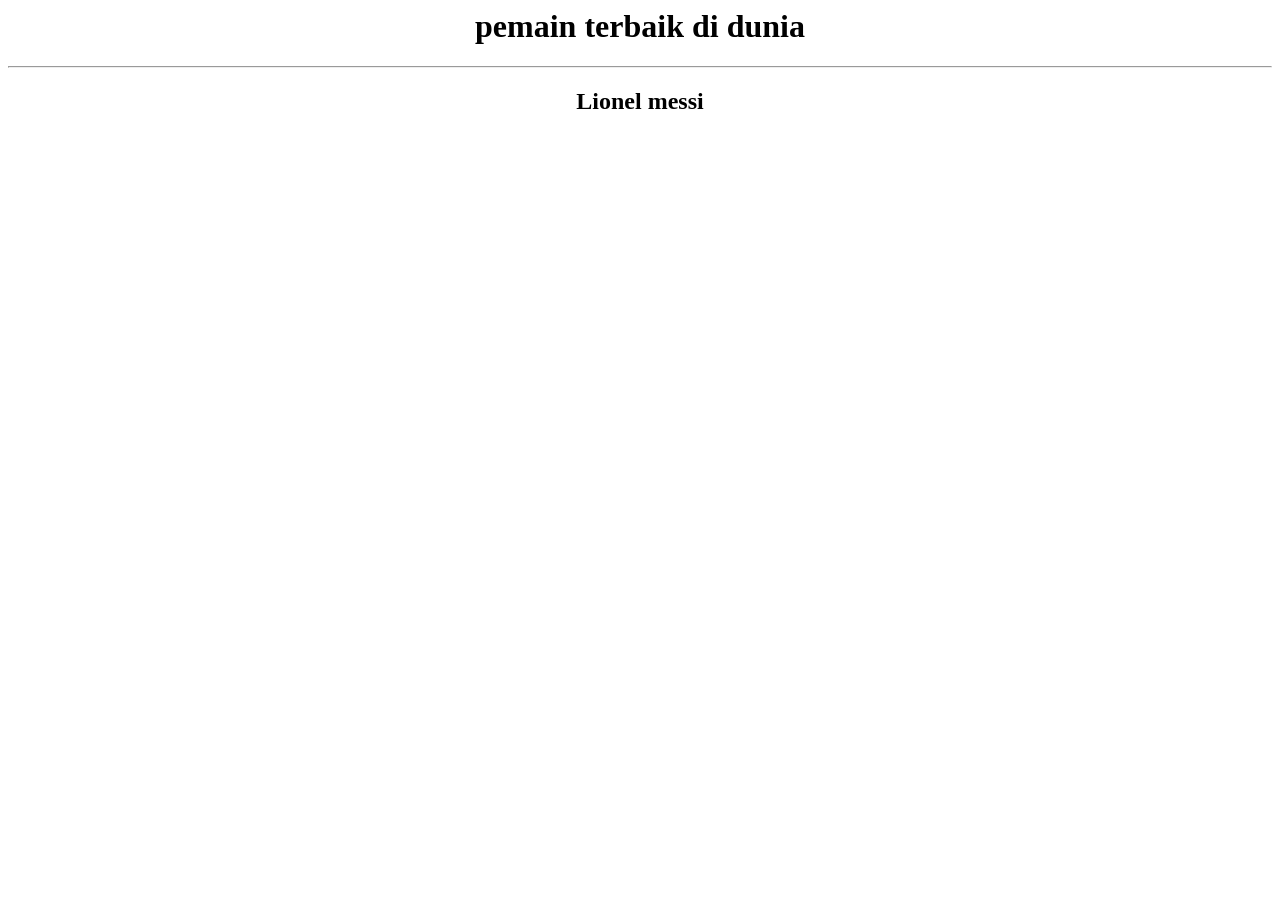
==== index.html @ 85c28292 "tambah index.html" ====
<html>
    <head>
        <title> my document</title>
    </head>
    <body>
        <center>
        <h1> pemain terbaik di dunia </h1>
        </center>
        <hr>
        <center>
        <h2> Lionel messi </h2>
        </center>
    </body>
</html>
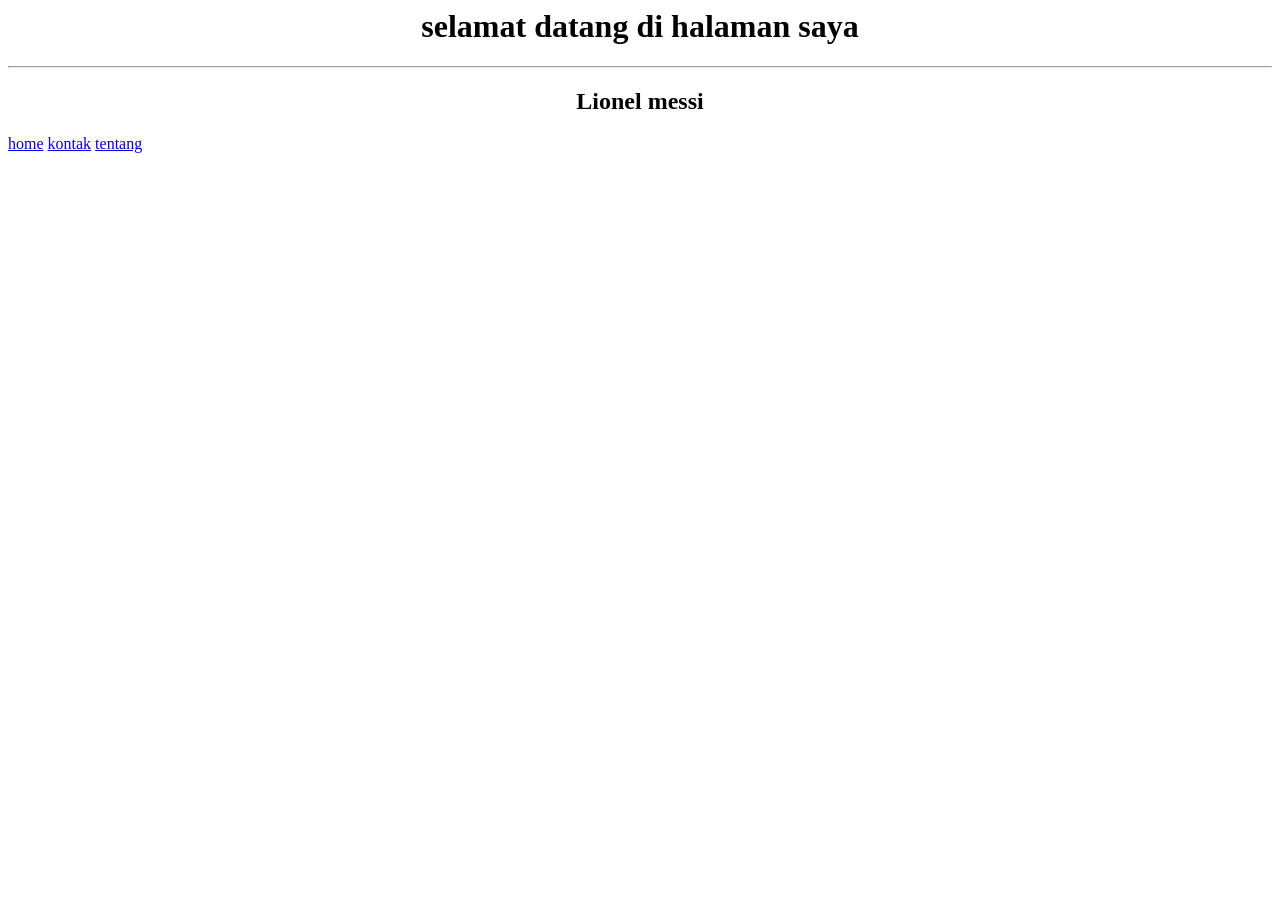
==== commit c0e2d2a7: "memperbaiki tampilan" ====
--- a/index.html
+++ b/index.html
@@ -4,11 +4,12 @@
     </head>
     <body>
         <center>
-        <h1> pemain terbaik di dunia </h1>
+        <h1> selamat datang di halaman saya </h1>
         </center>
         <hr>
         <center>
         <h2> Lionel messi </h2>
         </center>
+        <a href="index.html" >home</a> <a href="contact.html" >kontak</a> <a href="about.html" >tentang</a>
     </body>
 </html>
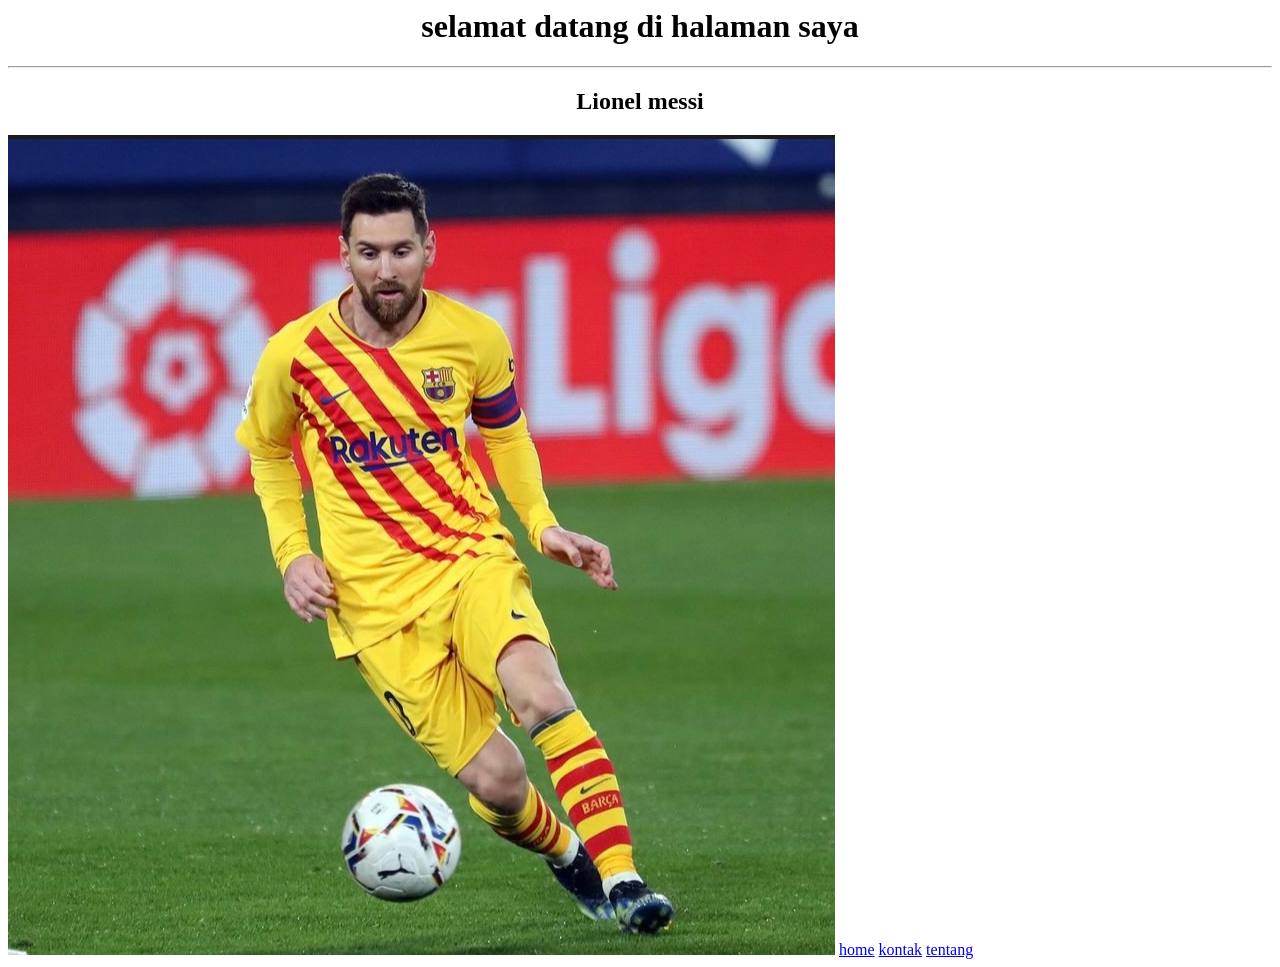
==== commit 259b1259: "tampilan" ====
--- a/index.html
+++ b/index.html
@@ -10,6 +10,7 @@
         <center>
         <h2> Lionel messi </h2>
         </center>
+        <img src="messi.JPG" alt="foto prfil">
         <a href="index.html" >home</a> <a href="contact.html" >kontak</a> <a href="about.html" >tentang</a>
     </body>
 </html>
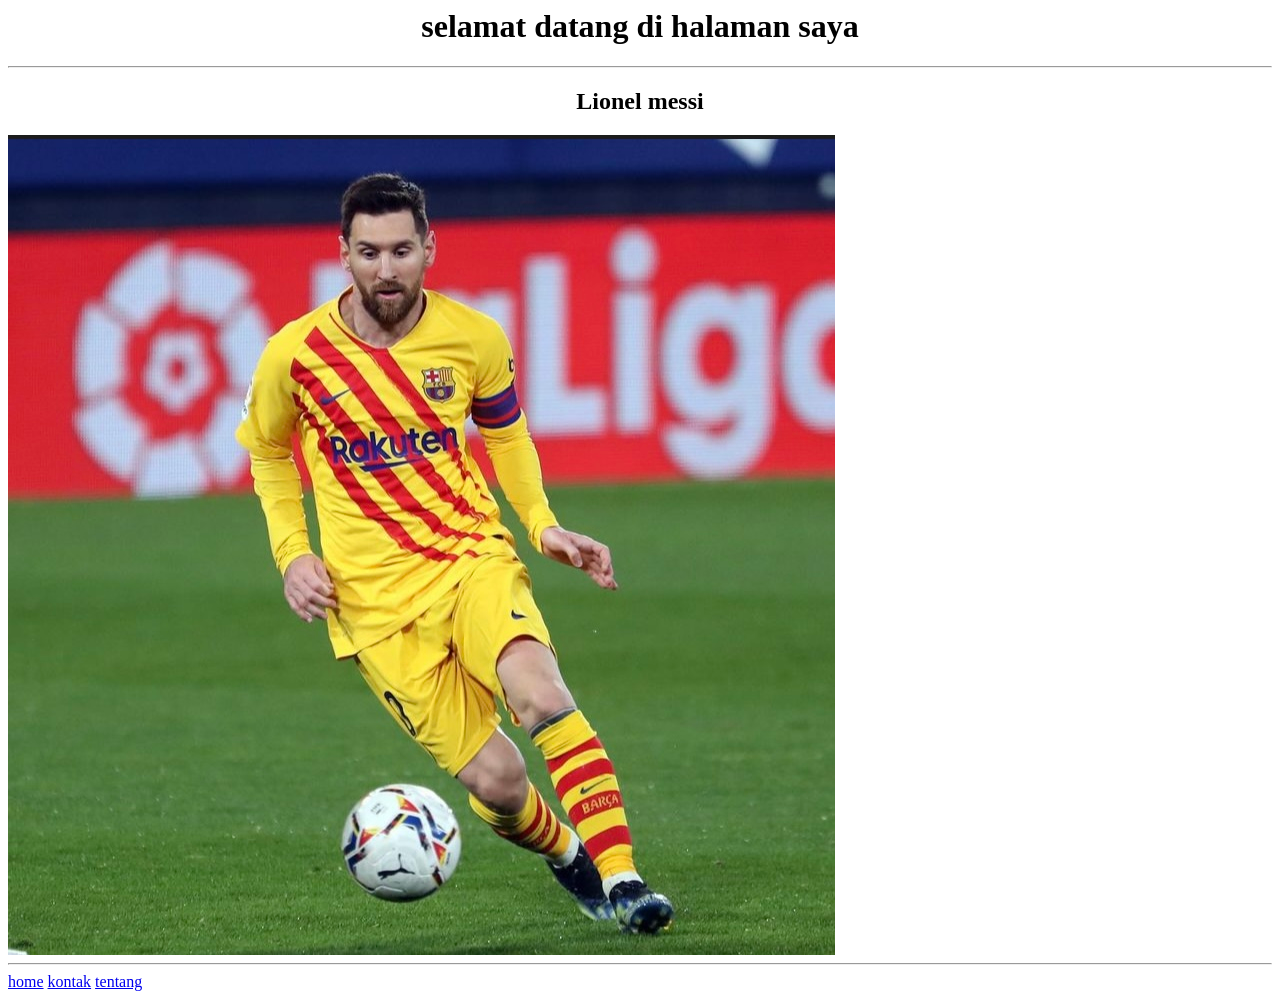
==== commit 2bfaa57a: "baru" ====
--- a/index.html
+++ b/index.html
@@ -10,7 +10,7 @@
         <center>
         <h2> Lionel messi </h2>
         </center>
-        <img src="messi.JPG" alt="foto prfil">
+        <img src="messi.JPG" alt="foto prfil"> <hr>
         <a href="index.html" >home</a> <a href="contact.html" >kontak</a> <a href="about.html" >tentang</a>
     </body>
 </html>
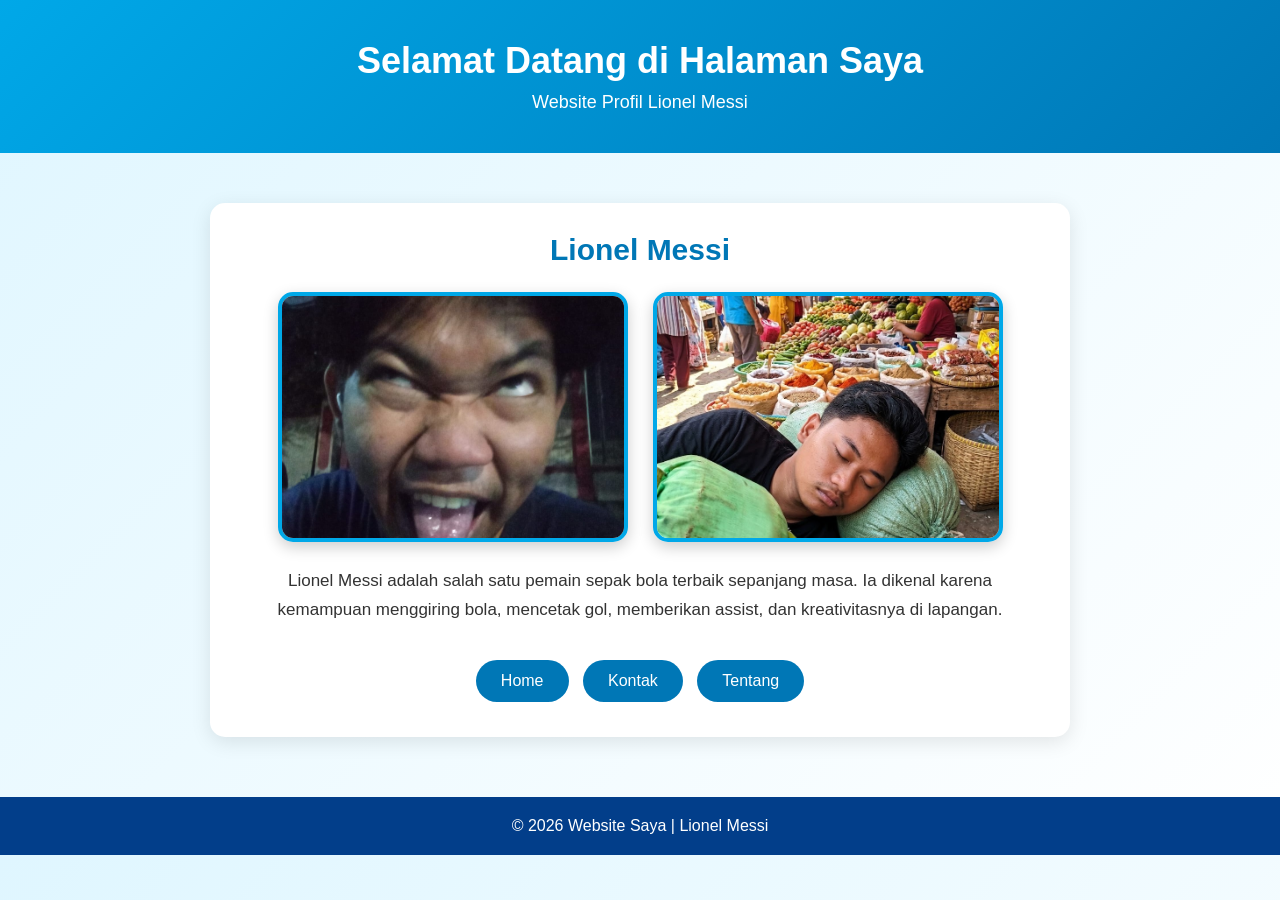
==== commit 3ce8041e: "ibnu" ====
--- a/index.html
+++ b/index.html
@@ -1,16 +1,162 @@
-<html>
-    <head>
-        <title> my document</title>
-    </head>
-    <body>
-        <center>
-        <h1> selamat datang di halaman saya </h1>
-        </center>
-        <hr>
-        <center>
-        <h2> Lionel messi </h2>
-        </center>
-        <img src="messi.JPG" alt="foto prfil"> <hr>
-        <a href="index.html" >home</a> <a href="contact.html" >kontak</a> <a href="about.html" >tentang</a>
-    </body>
+<!DOCTYPE html>
+<html lang="id">
+<head>
+    <meta charset="UTF-8">
+    <meta name="viewport" content="width=device-width, initial-scale=1.0">
+    <title>Profil Lionel Messi</title>
+
+    <style>
+        * {
+            margin: 0;
+            padding: 0;
+            box-sizing: border-box;
+        }
+
+        body {
+            font-family: Arial, sans-serif;
+            background: linear-gradient(135deg, #dff6ff, #ffffff);
+            color: #333;
+        }
+
+        header {
+            background: linear-gradient(135deg, #00a8e8, #0077b6);
+            color: white;
+            text-align: center;
+            padding: 40px 20px;
+        }
+
+        header h1 {
+            font-size: 36px;
+            margin-bottom: 10px;
+        }
+
+        header p {
+            font-size: 18px;
+        }
+
+        .container {
+            max-width: 900px;
+            margin: 30px auto;
+            padding: 20px;
+        }
+
+        .card {
+            background: white;
+            border-radius: 15px;
+            padding: 30px;
+            box-shadow: 0 5px 20px rgba(0, 0, 0, 0.1);
+            text-align: center;
+        }
+
+        .card h2 {
+            color: #0077b6;
+            margin-bottom: 25px;
+            font-size: 30px;
+        }
+
+        /* Tempat untuk 2 foto */
+        .foto-container {
+            display: flex;
+            justify-content: center;
+            gap: 25px;
+            flex-wrap: wrap;
+        }
+
+        .foto {
+            width: 350px;
+            height: 250px;
+            object-fit: cover;
+            border-radius: 15px;
+            border: 4px solid #00a8e8;
+            box-shadow: 0 5px 15px rgba(0, 0, 0, 0.2);
+            transition: 0.3s;
+        }
+
+        .foto:hover {
+            transform: scale(1.03);
+        }
+
+        .deskripsi {
+            margin-top: 25px;
+            line-height: 1.7;
+            font-size: 17px;
+        }
+
+        nav {
+            margin-top: 30px;
+        }
+
+        nav a {
+            display: inline-block;
+            text-decoration: none;
+            color: white;
+            background: #0077b6;
+            padding: 12px 25px;
+            margin: 5px;
+            border-radius: 25px;
+            transition: 0.3s;
+        }
+
+        nav a:hover {
+            background: #023e8a;
+            transform: translateY(-2px);
+        }
+
+        footer {
+            text-align: center;
+            background: #023e8a;
+            color: white;
+            padding: 20px;
+            margin-top: 40px;
+        }
+    </style>
+</head>
+
+<body>
+
+    <header>
+        <h1>Selamat Datang di Halaman Saya</h1>
+        <p>Website Profil Lionel Messi</p>
+    </header>
+
+    <div class="container">
+
+        <div class="card">
+
+            <h2>Lionel Messi</h2>
+
+            <!-- TEMPAT FOTO 1 DAN FOTO 2 -->
+            <div class="foto-container">
+
+                <!-- FOTO 1 -->
+                <img src="ibnu.jpeg" alt="Foto Lionel Messi" class="foto">
+
+                <!-- FOTO 2 -->
+                <img src="ragil.jpeg" alt="Foto Lionel Messi 2" class="foto">
+
+            </div>
+
+            <div class="deskripsi">
+                <p>
+                    Lionel Messi adalah salah satu pemain sepak bola terbaik
+                    sepanjang masa. Ia dikenal karena kemampuan menggiring bola,
+                    mencetak gol, memberikan assist, dan kreativitasnya di lapangan.
+                </p>
+            </div>
+
+            <nav>
+                <a href="index.html">Home</a>
+                <a href="contact.html">Kontak</a>
+                <a href="about.html">Tentang</a>
+            </nav>
+
+        </div>
+
+    </div>
+
+    <footer>
+        <p>&copy; 2026 Website Saya | Lionel Messi</p>
+    </footer>
+
+</body>
 </html>
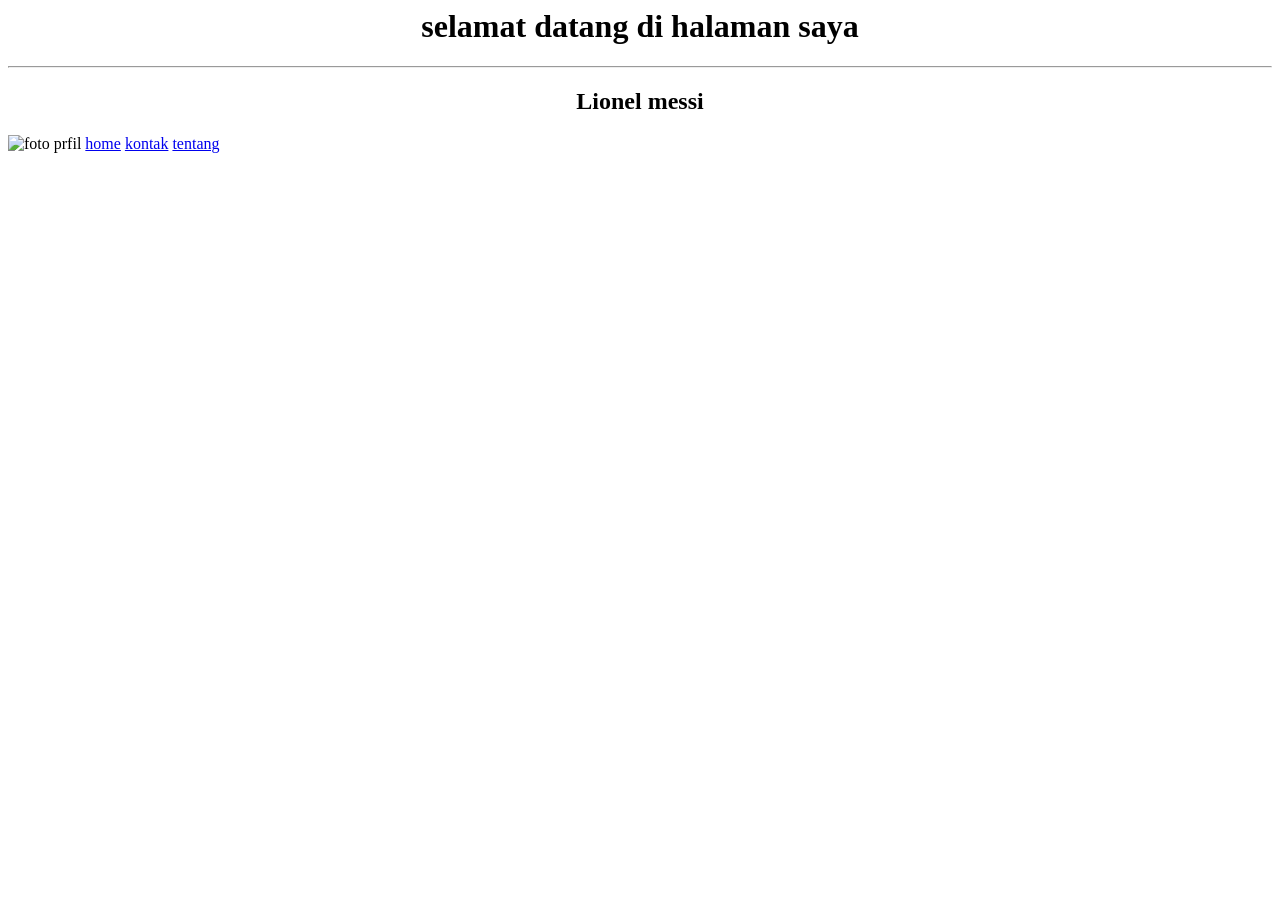
==== commit dabae0d7: "terbaru" ====
--- a/index.html
+++ b/index.html
@@ -1,162 +1,16 @@
-<!DOCTYPE html>
-<html lang="id">
-<head>
-    <meta charset="UTF-8">
-    <meta name="viewport" content="width=device-width, initial-scale=1.0">
-    <title>Profil Lionel Messi</title>
-
-    <style>
-        * {
-            margin: 0;
-            padding: 0;
-            box-sizing: border-box;
-        }
-
-        body {
-            font-family: Arial, sans-serif;
-            background: linear-gradient(135deg, #dff6ff, #ffffff);
-            color: #333;
-        }
-
-        header {
-            background: linear-gradient(135deg, #00a8e8, #0077b6);
-            color: white;
-            text-align: center;
-            padding: 40px 20px;
-        }
-
-        header h1 {
-            font-size: 36px;
-            margin-bottom: 10px;
-        }
-
-        header p {
-            font-size: 18px;
-        }
-
-        .container {
-            max-width: 900px;
-            margin: 30px auto;
-            padding: 20px;
-        }
-
-        .card {
-            background: white;
-            border-radius: 15px;
-            padding: 30px;
-            box-shadow: 0 5px 20px rgba(0, 0, 0, 0.1);
-            text-align: center;
-        }
-
-        .card h2 {
-            color: #0077b6;
-            margin-bottom: 25px;
-            font-size: 30px;
-        }
-
-        /* Tempat untuk 2 foto */
-        .foto-container {
-            display: flex;
-            justify-content: center;
-            gap: 25px;
-            flex-wrap: wrap;
-        }
-
-        .foto {
-            width: 350px;
-            height: 250px;
-            object-fit: cover;
-            border-radius: 15px;
-            border: 4px solid #00a8e8;
-            box-shadow: 0 5px 15px rgba(0, 0, 0, 0.2);
-            transition: 0.3s;
-        }
-
-        .foto:hover {
-            transform: scale(1.03);
-        }
-
-        .deskripsi {
-            margin-top: 25px;
-            line-height: 1.7;
-            font-size: 17px;
-        }
-
-        nav {
-            margin-top: 30px;
-        }
-
-        nav a {
-            display: inline-block;
-            text-decoration: none;
-            color: white;
-            background: #0077b6;
-            padding: 12px 25px;
-            margin: 5px;
-            border-radius: 25px;
-            transition: 0.3s;
-        }
-
-        nav a:hover {
-            background: #023e8a;
-            transform: translateY(-2px);
-        }
-
-        footer {
-            text-align: center;
-            background: #023e8a;
-            color: white;
-            padding: 20px;
-            margin-top: 40px;
-        }
-    </style>
-</head>
-
-<body>
-
-    <header>
-        <h1>Selamat Datang di Halaman Saya</h1>
-        <p>Website Profil Lionel Messi</p>
-    </header>
-
-    <div class="container">
-
-        <div class="card">
-
-            <h2>Lionel Messi</h2>
-
-            <!-- TEMPAT FOTO 1 DAN FOTO 2 -->
-            <div class="foto-container">
-
-                <!-- FOTO 1 -->
-                <img src="ibnu.jpeg" alt="Foto Lionel Messi" class="foto">
-
-                <!-- FOTO 2 -->
-                <img src="ragil.jpeg" alt="Foto Lionel Messi 2" class="foto">
-
-            </div>
-
-            <div class="deskripsi">
-                <p>
-                    Lionel Messi adalah salah satu pemain sepak bola terbaik
-                    sepanjang masa. Ia dikenal karena kemampuan menggiring bola,
-                    mencetak gol, memberikan assist, dan kreativitasnya di lapangan.
-                </p>
-            </div>
-
-            <nav>
-                <a href="index.html">Home</a>
-                <a href="contact.html">Kontak</a>
-                <a href="about.html">Tentang</a>
-            </nav>
-
-        </div>
-
-    </div>
-
-    <footer>
-        <p>&copy; 2026 Website Saya | Lionel Messi</p>
-    </footer>
-
-</body>
+<html>
+    <head>
+        <title> my document</title>
+    </head>
+    <body>
+        <center>
+        <h1> selamat datang di halaman saya </h1>
+        </center>
+        <hr>
+        <center>
+        <h2> Lionel messi </h2>
+        </center>
+        <img src="messi.JPG" alt="foto prfil">
+        <a href="index.html" >home</a> <a href="contact.html" >kontak</a> <a href="about.html" >tentang</a>
+    </body>
 </html>
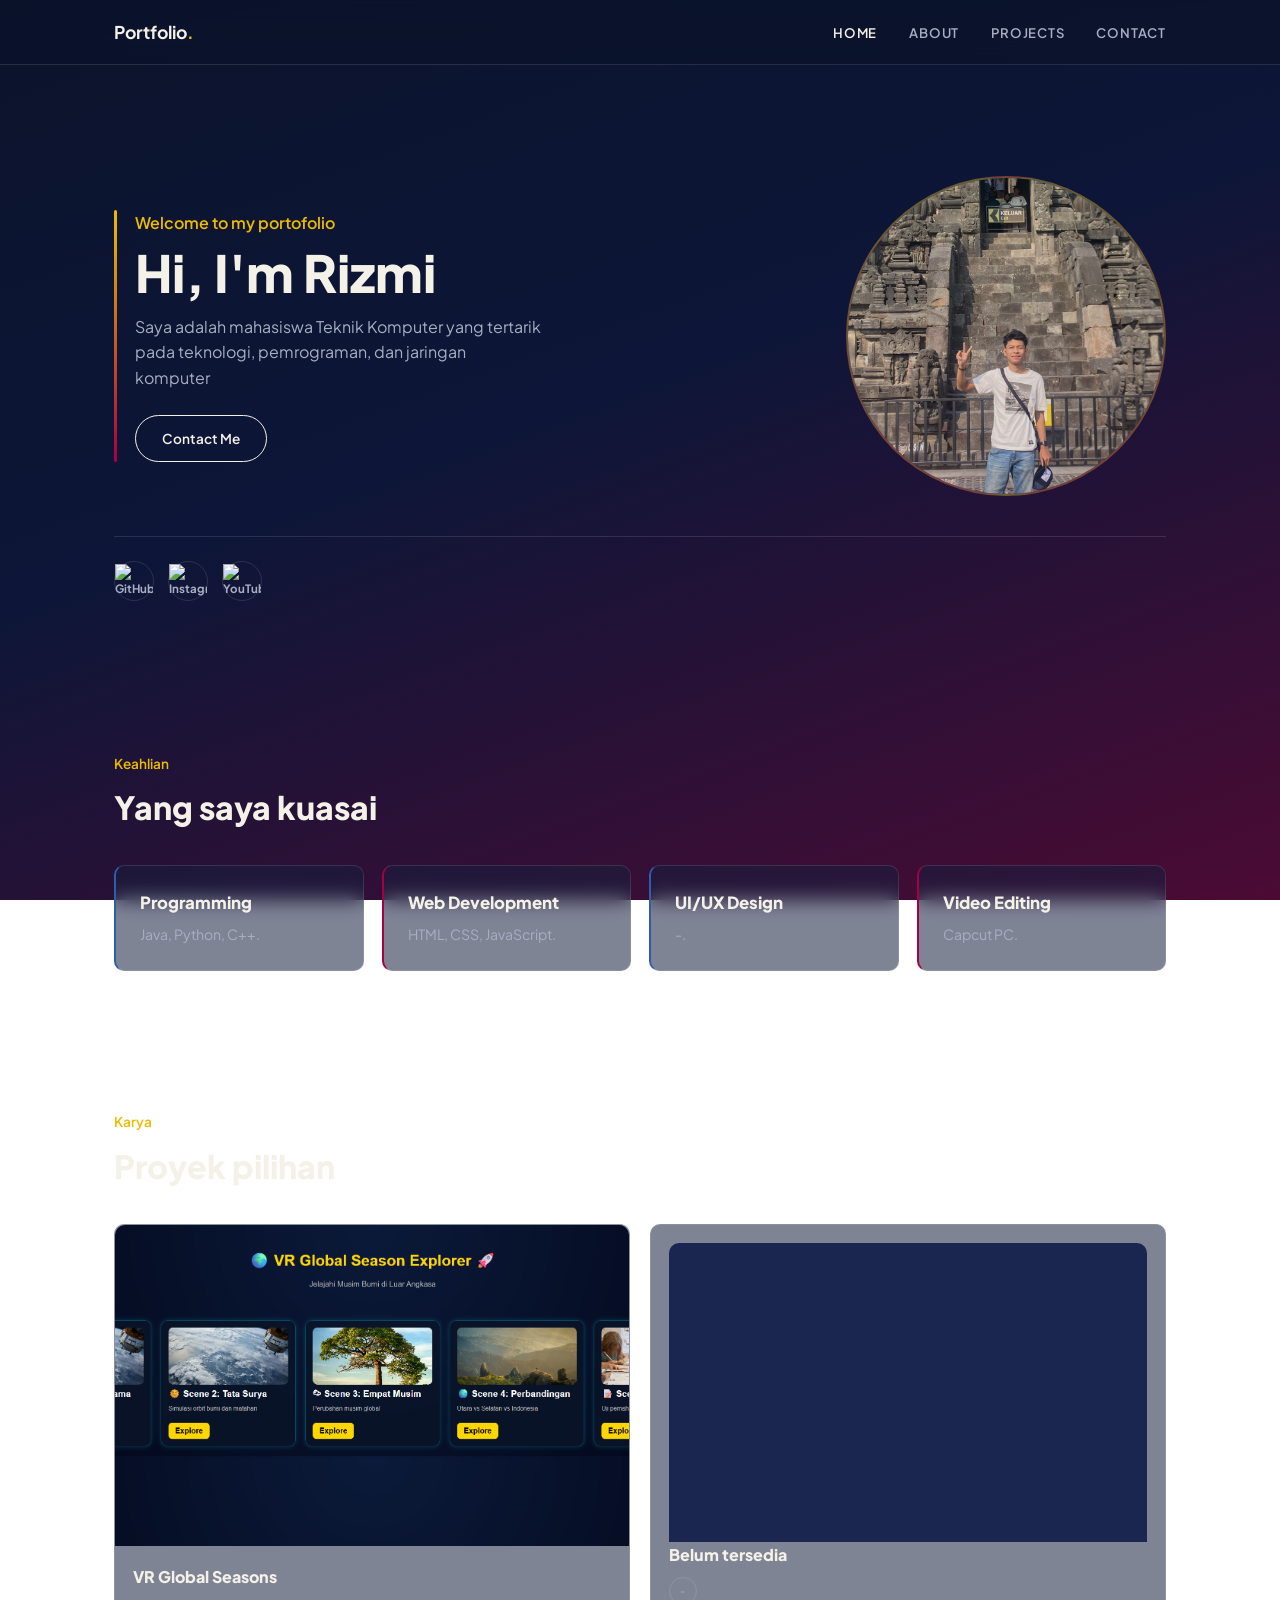
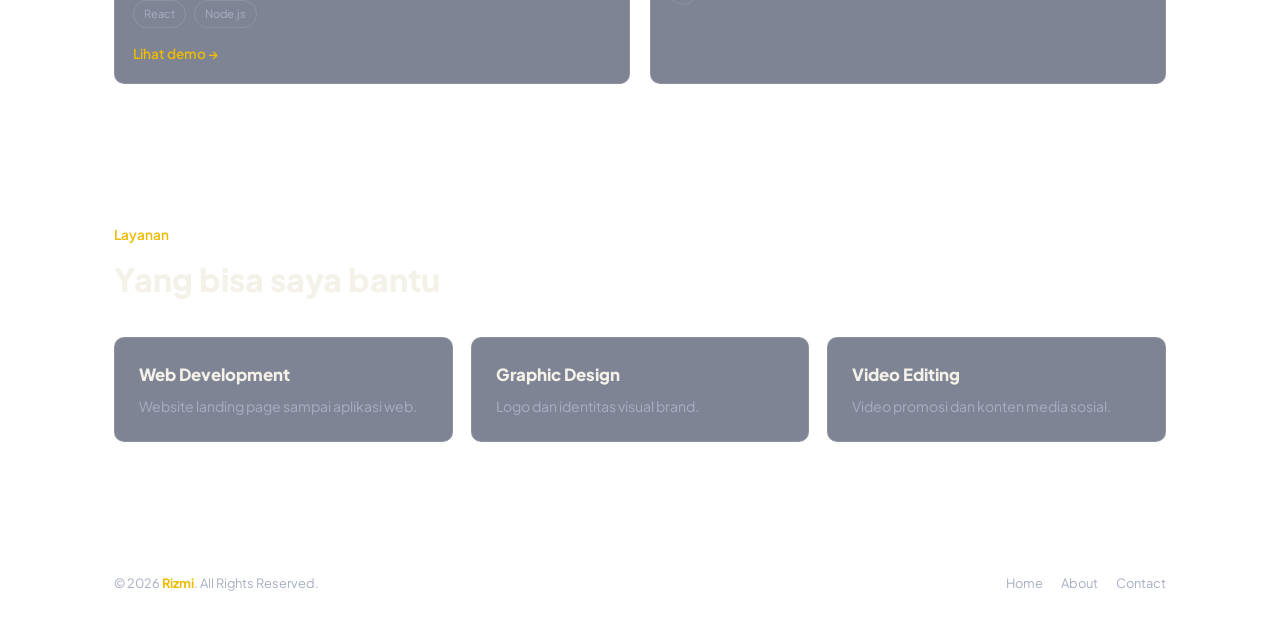
==== commit 375485d2: "final" ====
--- a/index.html
+++ b/index.html
@@ -1,16 +1,120 @@
-<html>
-    <head>
-        <title> my document</title>
-    </head>
-    <body>
-        <center>
-        <h1> selamat datang di halaman saya </h1>
-        </center>
-        <hr>
-        <center>
-        <h2> Lionel messi </h2>
-        </center>
-        <img src="messi.JPG" alt="foto prfil">
-        <a href="index.html" >home</a> <a href="contact.html" >kontak</a> <a href="about.html" >tentang</a>
-    </body>
-</html>+<!DOCTYPE html>
+<html lang="id">
+<head>
+<meta charset="UTF-8">
+<meta name="viewport" content="width=device-width, initial-scale=1.0">
+<title>Rizmi — Portfolio</title>
+<link href="https://fonts.googleapis.com/css2?family=Plus+Jakarta+Sans:wght@400;600;700;800&display=swap" rel="stylesheet">
+<link rel="stylesheet" href="style.css">
+</head>
+<body>
+
+<header class="nav">
+  <input type="checkbox" id="nav-toggle" class="nav-toggle">
+  <div class="nav-inner">
+    <a href="index.html" class="logo">Portfolio<span>.</span></a>
+    <nav class="nav-menu">
+      <a href="index.html" class="active">HOME</a>
+      <a href="about.html">ABOUT</a>
+      <a href="index.html#projects">PROJECTS</a>
+      <a href="contact.html">CONTACT</a>
+    </nav>
+    <label for="nav-toggle" class="hamburger" aria-label="Buka menu"><span></span><span></span><span></span></label>
+  </div>
+  <div class="mobile-menu">
+    <a href="index.html">HOME</a>
+    <a href="about.html">ABOUT</a>
+    <a href="index.html#projects">PROJECTS</a>
+    <a href="contact.html">CONTACT</a>
+  </div>
+</header>
+<br><br>
+<main>
+  <section class="hero">
+    <div class="container hero-grid">
+      <div class="hero-left">
+        <div class="hero-line"></div>
+        <div>
+          <p class="eyebrow-role">Welcome to my portofolio</p>
+          <h1 class="hero-name">Hi, I'm Rizmi</h1>
+          <p class="hero-desc">Saya adalah mahasiswa Teknik Komputer yang tertarik pada teknologi, pemrograman, dan jaringan komputer</p>
+          <a href="contact.html" class="btn-outline">Contact Me</a>
+        </div>
+      </div>
+      <div class="hero-portrait">
+        <div class="portrait-frame"><img src="assets/profile.jpg" alt="Foto profil Nama Anda"></div>
+      </div>
+    </div>
+    <div class="container">
+      <div class="social-row hero-social">
+        <a href="https://github.com/rizmijenbo" target="_blank" rel="noopener" aria-label="GitHub"><img src="https://cdn.simpleicons.org/github/ffffff" alt="GitHub"></a>
+        <a href="https://instagram.com/rizmijenbo14_" target="_blank" rel="noopener" aria-label="Instagram"><img src="https://cdn.simpleicons.org/instagram/ffffff" alt="Instagram"></a>
+        <a href="https://youtube.com/@jenboch4466" target="_blank" rel="noopener" aria-label="YouTube"><img src="https://cdn.simpleicons.org/youtube/ffffff" alt="YouTube"></a>
+      </div>
+    </div>
+  </section>
+
+<br><br>
+  <section class="section" id="skills">
+    <div class="container">
+      <p class="section-tag">Keahlian</p>
+      <h2>Yang saya kuasai</h2>
+      <div class="skills-grid">
+        <div class="glass skill-card border-blue"><h3>Programming</h3><p>Java, Python, C++.</p></div>
+        <div class="glass skill-card border-crimson"><h3>Web Development</h3><p>HTML, CSS, JavaScript.</p></div>
+        <div class="glass skill-card border-blue"><h3>UI/UX Design</h3><p>-.</p></div>
+        <div class="glass skill-card border-crimson"><h3>Video Editing</h3><p>Capcut PC.</p></div>
+      </div>
+    </div>
+  </section>
+
+  <section class="section" id="projects">
+    <div class="container">
+      <p class="section-tag">Karya</p>
+      <h2>Proyek pilihan</h2>
+      <div class="projects-grid">
+        <div class="glass project-card">
+          <div class="project-thumb"><img src="assets/project-1.jpg" alt="Dashboard Retail"></div>
+          <div class="project-body">
+            <h3>VR Global Seasons</h3>
+            <div class="tech-row"><span>React</span><span>Node.js</span></div>
+            <a href="https://pendidikanb.netlify.app/" class="project-link">Lihat demo →</a>
+          </div>
+        </div>
+        <div class="glass project-card">
+          
+          <div class="project-body"><div class="project-thumb"></div>
+            <h3>Belum tersedia</h3>
+            <div class="tech-row"><span>-</span></div>
+          </div>
+        </div>
+      </div>
+    </div>
+  </section>
+
+  <section class="section" id="services">
+    <div class="container">
+      <p class="section-tag">Layanan</p>
+      <h2>Yang bisa saya bantu</h2>
+      <div class="services-grid">
+        <div class="glass service-card"><h3>Web Development</h3><p>Website landing page sampai aplikasi web.</p></div>
+        <div class="glass service-card"><h3>Graphic Design</h3><p>Logo dan identitas visual brand.</p></div>
+        <div class="glass service-card"><h3>Video Editing</h3><p>Video promosi dan konten media sosial.</p></div>
+      </div>
+    </div>
+  </section>
+</main>
+
+<footer class="footer">
+  <div class="container footer-inner">
+    <p>&copy; 2026 <b>Rizmi</b>. All Rights Reserved.</p>
+    <div class="footer-links">
+      <a href="index.html">Home</a>
+      <a href="about.html">About</a>
+      <a href="contact.html">Contact</a>
+    </div>
+  </div>
+</footer>
+
+</body>
+</html>
--- a/style.css
+++ b/style.css
@@ -0,0 +1,149 @@
+/* Portfolio — Blaugrana Editorial (versi simpel) */
+
+:root{
+  --navy: #0B132B;
+  --navy-card: rgba(22, 32, 63, 0.55);
+  --crimson: #A50044;
+  --crimson-soft: #6d0432;
+  --gold: #EDBB00;
+  --ink: #F4F1E8;
+  --ink-muted: #A8AEC2;
+  --line: rgba(244, 241, 232, 0.12);
+  --font: 'Plus Jakarta Sans', sans-serif;
+  --container: 1100px;
+  --radius: 10px;
+}
+
+*{ box-sizing: border-box; }
+body{
+  margin: 0;
+  font-family: var(--font);
+  color: var(--ink);
+  background: linear-gradient(160deg, var(--navy) 0%, #0d1638 45%, var(--crimson-soft) 130%);
+  background-attachment: fixed;
+  line-height: 1.6;
+}
+img{ max-width: 100%; display: block; }
+a{ color: inherit; text-decoration: none; }
+h1,h2,h3{ font-weight: 800; margin: 0 0 10px; }
+p{ margin: 0; }
+
+.container{ max-width: var(--container); margin: 0 auto; padding: 0 24px; }
+
+a:focus-visible, label:focus-visible{ outline: 2px solid var(--gold); outline-offset: 3px; }
+
+/* Nav */
+.nav{ position: sticky; top: 0; z-index: 50; background: rgba(11,19,43,0.75); backdrop-filter: blur(10px); border-bottom: 1px solid var(--line); }
+.nav-inner{ display: flex; align-items: center; justify-content: space-between; padding: 18px 24px; max-width: var(--container); margin: 0 auto; }
+.logo{ font-weight: 700; font-size: 1.1rem; }
+.logo span{ color: var(--gold); }
+.nav-menu{ display: flex; gap: 32px; }
+.nav-menu a{ font-size: 0.82rem; font-weight: 600; letter-spacing: 0.06em; color: var(--ink-muted); }
+.nav-menu a:hover, .nav-menu a.active{ color: var(--ink); }
+
+.nav-toggle{ display: none; }
+.hamburger{ display: none; flex-direction: column; gap: 5px; cursor: pointer; padding: 8px; }
+.hamburger span{ width: 22px; height: 2px; background: var(--ink); border-radius: 2px; }
+.mobile-menu{ max-height: 0; overflow: hidden; display: flex; flex-direction: column; padding: 0 24px; transition: max-height 0.3s ease; }
+.mobile-menu a{ padding: 12px 0; font-weight: 600; color: var(--ink-muted); border-bottom: 1px solid var(--line); }
+.nav-toggle:checked ~ .mobile-menu{ max-height: 260px; padding: 10px 24px 20px; }
+@media (max-width: 860px){ .nav-menu{ display: none; } .hamburger{ display: flex; } }
+
+/* Hero */
+.hero{ padding: 60px 0 30px; }
+.hero-grid{ display: grid; grid-template-columns: 1fr 1fr; gap: 30px; align-items: center; }
+.hero-left{ display: flex; gap: 18px; }
+.hero-line{ width: 3px; border-radius: 3px; background: linear-gradient(180deg, var(--gold), var(--crimson)); align-self: stretch; min-height: 160px; }
+.eyebrow-role{ color: var(--gold); font-weight: 600; margin-bottom: 10px; }
+.hero-name{ font-size: clamp(2.2rem, 5vw, 3.2rem); line-height: 1.05; }
+.hero-desc{ color: var(--ink-muted); max-width: 34ch; margin: 14px 0 24px; }
+.btn-outline{ display: inline-block; border: 1px solid var(--ink); padding: 12px 26px; border-radius: 999px; font-weight: 600; font-size: 0.85rem; }
+.btn-outline:hover{ border-color: var(--gold); background: var(--gold); color: var(--navy); }
+.portrait-frame{
+    width: min(320px, 100%);
+    aspect-ratio: 1 / 1;
+    border-radius: 50%;
+    background: linear-gradient(180deg, rgba(237,187,0,0.15), rgba(165,0,68,0.35)), #1a2550;
+    border: 2px solid rgba(237,187,0,0.25);
+    overflow: hidden;
+    margin-left: auto;
+}
+
+.portrait-frame img{
+    width: 100%;
+    height: 100%;
+    object-fit: cover;
+    opacity: 0.85;
+    transform: scale(1.15);
+}
+@media (max-width: 800px){ .hero-grid{ grid-template-columns: 1fr; text-align: center; } .hero-left{ flex-direction: column; align-items: center; } .hero-line{ width: 50px; height: 3px; min-height: 0; } .hero-desc{ margin-left:auto; margin-right:auto; } .portrait-frame{ margin: 0 auto; } }
+
+.hero-social{ margin-top: 40px; padding-top: 24px; border-top: 1px solid var(--line); justify-content: center; }
+@media (min-width: 801px){ .hero-social{ justify-content: flex-start; } }
+
+.social-row{ display: flex; gap: 14px; }
+.social-row a{ width: 40px; height: 40px; display: flex; align-items: center; justify-content: center; border: 1px solid var(--line); border-radius: 50%; font-size: 0.72rem; font-weight: 700; color: var(--ink-muted); }
+.social-row a:hover{ border-color: var(--gold); color: var(--gold); }
+
+/* Sections */
+.section{ padding: 70px 0; }
+.section-tag{ color: var(--gold); font-weight: 600; font-size: 0.85rem; margin-bottom: 8px; }
+.section h2{ font-size: clamp(1.5rem, 3vw, 2rem); margin-bottom: 32px; }
+
+.glass{ background: var(--navy-card); border: 1px solid var(--line); border-radius: var(--radius); backdrop-filter: blur(10px); }
+
+.skills-grid, .services-grid{ display: grid; grid-template-columns: repeat(auto-fit, minmax(220px, 1fr)); gap: 18px; }
+.skill-card, .service-card{ padding: 24px; }
+.skill-card h3, .service-card h3{ font-size: 1.05rem; margin-bottom: 6px; }
+.skill-card p, .service-card p{ color: var(--ink-muted); font-size: 0.88rem; }
+.skill-card.border-blue{ border-left: 2px solid #2E5EAA; }
+.skill-card.border-crimson{ border-left: 2px solid var(--crimson); }
+
+.projects-grid{ display: grid; grid-template-columns: repeat(auto-fit, minmax(280px, 1fr)); gap: 20px; }
+.project-thumb{ aspect-ratio: 16/10; background: #1a2550; overflow: hidden; border-radius: var(--radius) var(--radius) 0 0; }
+.project-thumb img{ width: 100%; height: 100%; object-fit: cover; }
+.project-body{ padding: 18px; }
+.project-body h3{ font-size: 1rem; margin-bottom: 10px; }
+.tech-row{ display: flex; gap: 8px; margin-bottom: 12px; }
+.tech-row span{ font-size: 0.7rem; padding: 4px 10px; border-radius: 999px; border: 1px solid var(--line); color: var(--ink-muted); }
+.project-link{ font-size: 0.85rem; font-weight: 600; color: var(--gold); }
+
+/* Timeline */
+.timeline{ border-left: 1px solid var(--line); padding-left: 26px; }
+.timeline-item{ position: relative; padding-bottom: 26px; }
+.timeline-item::before{ content:''; position: absolute; left: -31px; top: 4px; width: 10px; height: 10px; border-radius: 50%; background: var(--gold); }
+.timeline-date{ color: var(--gold); font-size: 0.78rem; font-weight: 700; }
+.timeline-item h3{ font-size: 1rem; margin-top: 6px; }
+
+/* Achievements & Gallery */
+.achieve-grid{ display: grid; grid-template-columns: repeat(auto-fit, minmax(220px, 1fr)); gap: 16px; }
+.achieve-card{ padding: 20px; }
+.achieve-card .year{ color: var(--crimson); font-size: 0.75rem; font-weight: 700; }
+.achieve-card h3{ font-size: 0.95rem; margin-top: 8px; }
+
+.gallery-grid{ display: grid; grid-template-columns: repeat(auto-fit, minmax(200px, 1fr)); gap: 14px; }
+.gallery-grid figure{ margin: 0; aspect-ratio: 4/3; border-radius: var(--radius); overflow: hidden; background: #16204a; border: 1px solid var(--line); }
+.gallery-grid img{ width: 100%; height: 100%; object-fit: cover; }
+
+/* About intro */
+.about-intro{ display: grid; grid-template-columns: 0.8fr 1.2fr; gap: 36px;  }
+.about-text p{ color: var(--ink-muted); }
+@media (max-width: 760px){ .about-intro{ grid-template-columns: 1fr; } }
+
+/* Contact */
+.contact-info-card{ padding: 22px; margin-bottom: 14px; }
+.contact-info-card .label{ color: var(--gold); font-size: 0.76rem; font-weight: 700; }
+.contact-info-card p:last-child{ margin-top: 8px; font-size: 1rem; }
+
+/* Page head */
+.page-head{ padding: 50px 0 10px; }
+.page-head h1{ font-size: clamp(1.8rem, 4vw, 2.4rem); }
+
+/* Footer */
+.footer{ border-top: 1px solid var(--line); padding: 30px 0; margin-top: 30px; }
+.footer-inner{ display: flex; justify-content: space-between; align-items: center; flex-wrap: wrap; gap: 14px; }
+.footer-inner p{ color: var(--ink-muted); font-size: 0.8rem; }
+.footer-inner p b{ color: var(--gold); }
+.footer-links{ display: flex; gap: 18px; }
+.footer-links a{ font-size: 0.8rem; color: var(--ink-muted); }
+.footer-links a:hover{ color: var(--gold); }
